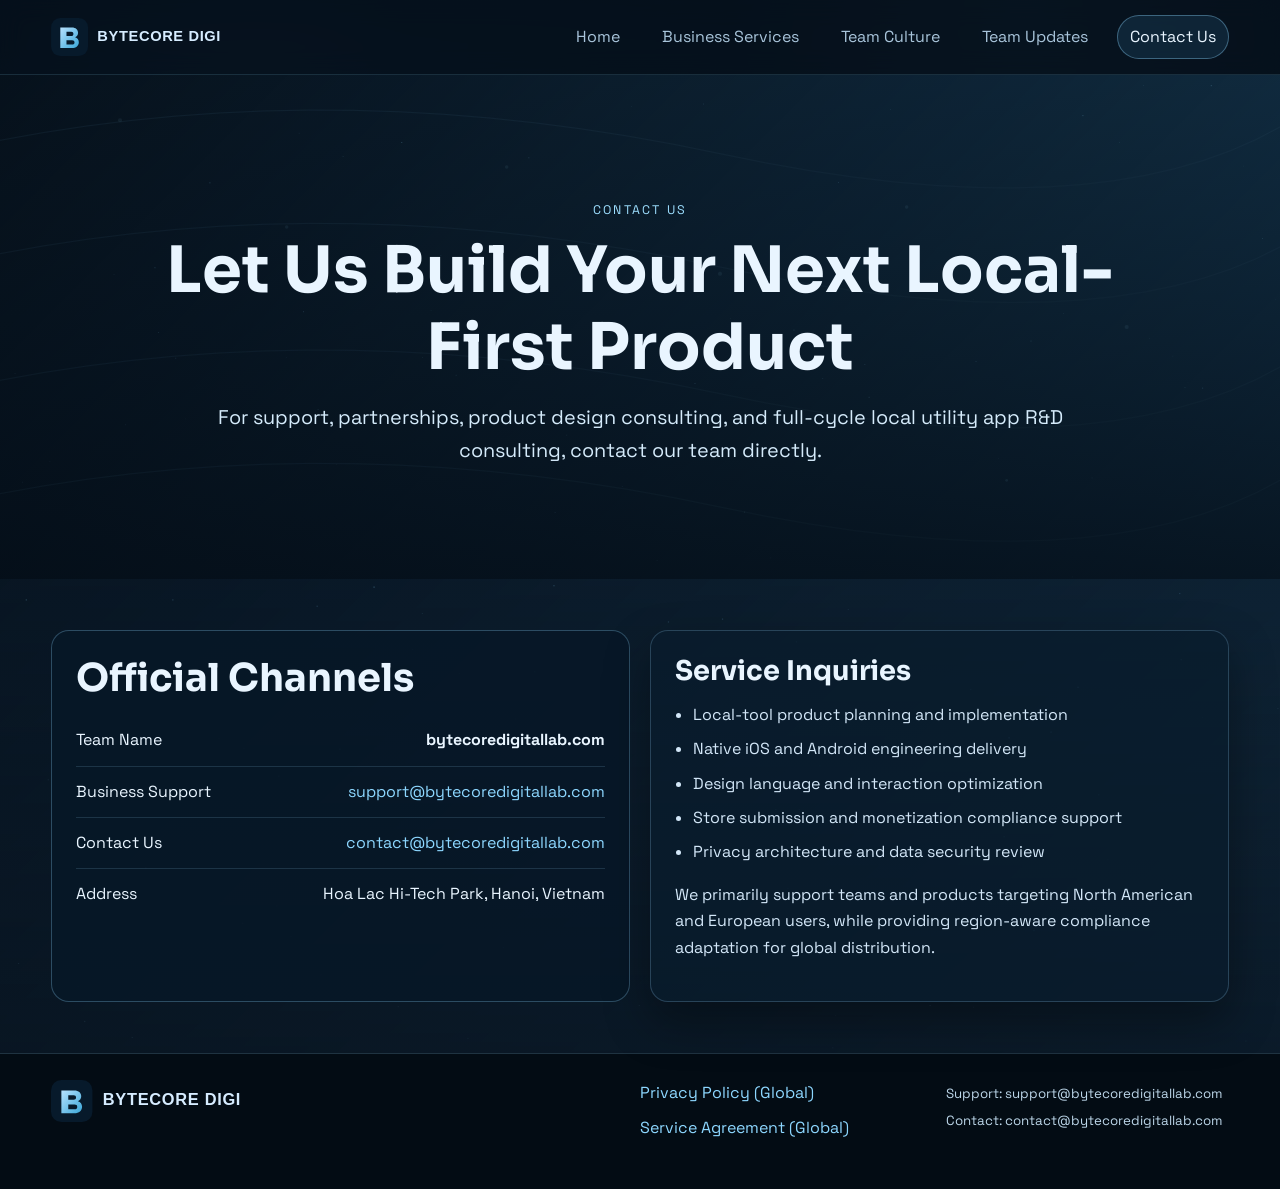
==== contact.html @ 4d6f296e "bytecoredigitallab" ====
<!doctype html>
<html lang="en">
<head>
  <meta charset="utf-8" />
  <meta name="viewport" content="width=device-width, initial-scale=1" />
  <title>Contact Us | ByteCore Digital Lab</title>
  <meta name="description" content="Contact ByteCore Digital Lab for support, partnerships, design consulting, and full-cycle local app development consulting." />
  <meta name="robots" content="index,follow" />
  <link rel="canonical" href="https://bytecoredigitallab.com/contact.html" />
  <link rel="preconnect" href="https://fonts.googleapis.com" />
  <link rel="preconnect" href="https://fonts.gstatic.com" crossorigin />
  <link href="https://fonts.googleapis.com/css2?family=Sora:wght@400;600;700;800&family=Space+Grotesk:wght@400;500;600;700&display=swap" rel="stylesheet" />
  <link rel="stylesheet" href="css/styles.css" />
</head>
<body>
  <header class="topbar">
    <div class="container nav">
      <a class="brand" href="index.html"><img src="images/logo.svg" alt="ByteCore Digital Lab logo" /></a>
      <nav class="menu" aria-label="Primary Navigation">
        <a href="index.html">Home</a>
        <a href="services.html">Business Services</a>
        <a href="culture.html">Team Culture</a>
        <a href="news.html">Team Updates</a>
        <a class="active" href="contact.html">Contact Us</a>
      </nav>
    </div>
  </header>

  <main>
    <section class="section hero">
      <div class="hero-content reveal">
        <p class="kicker">Contact Us</p>
        <h1>Let Us Build Your Next Local-First Product</h1>
        <p class="lead">For support, partnerships, product design consulting, and full-cycle local utility app R&D consulting, contact our team directly.</p>
      </div>
    </section>

    <section class="section section-bg-a">
      <div class="container grid-2">
        <article class="contact-box reveal">
          <h2>Official Channels</h2>
          <div class="contact-row"><span>Team Name</span><strong>bytecoredigitallab.com</strong></div>
          <div class="contact-row"><span>Business Support</span><a href="mailto:support@bytecoredigitallab.com">support@bytecoredigitallab.com</a></div>
          <div class="contact-row"><span>Contact Us</span><a href="mailto:contact@bytecoredigitallab.com">contact@bytecoredigitallab.com</a></div>
          <div class="contact-row"><span>Address</span><span>Hoa Lac Hi-Tech Park, Hanoi, Vietnam</span></div>
        </article>
        <article class="card reveal">
          <h3>Service Inquiries</h3>
          <ul class="list-clean">
            <li>Local-tool product planning and implementation</li>
            <li>Native iOS and Android engineering delivery</li>
            <li>Design language and interaction optimization</li>
            <li>Store submission and monetization compliance support</li>
            <li>Privacy architecture and data security review</li>
          </ul>
          <p>We primarily support teams and products targeting North American and European users, while providing region-aware compliance adaptation for global distribution.</p>
        </article>
      </div>
    </section>
  </main>

  <footer class="footer">
    <div class="container footer-grid">
      <div><img src="images/logo.svg" alt="ByteCore Digital Lab logo" style="width:190px;" /></div>
      <div class="footer-links">
        <a href="privacy-policy.html">Privacy Policy (Global)</a>
        <a href="terms-of-service.html">Service Agreement (Global)</a>
      </div>
      <div><small>Support: support@bytecoredigitallab.com<br />Contact: contact@bytecoredigitallab.com</small></div>
    </div>
  </footer>
  <script src="js/main.js" defer></script>
</body>
</html>
---- css/styles.css ----
:root {
  --bg-0: #030b14;
  --bg-1: #071726;
  --bg-2: #0d2438;
  --surface: rgba(9, 28, 45, 0.72);
  --surface-strong: rgba(7, 24, 39, 0.9);
  --text: #e9f5ff;
  --muted: #a9c5db;
  --line: rgba(151, 211, 250, 0.22);
  --accent: #8dd7ff;
  --accent-2: #54b6ea;
  --ok: #75f0c6;
  --radius: 18px;
  --shadow: 0 20px 45px rgba(0, 0, 0, 0.35);
}

* { box-sizing: border-box; }

html {
  scroll-behavior: smooth;
}

body {
  margin: 0;
  color: var(--text);
  background:
    radial-gradient(circle at 20% 15%, rgba(58, 128, 176, 0.2), transparent 35%),
    radial-gradient(circle at 80% 0%, rgba(77, 152, 196, 0.16), transparent 40%),
    linear-gradient(180deg, var(--bg-0), var(--bg-1) 55%, #04101b);
  font-family: "Space Grotesk", "Segoe UI", sans-serif;
  line-height: 1.65;
}

img {
  max-width: 100%;
  display: block;
}

a {
  color: var(--accent);
  text-decoration: none;
}

a:hover,
a:focus {
  color: #b8e6ff;
}

.container {
  width: min(1200px, 92vw);
  margin: 0 auto;
}

.topbar {
  position: sticky;
  top: 0;
  z-index: 70;
  backdrop-filter: blur(12px);
  background: rgba(5, 15, 26, 0.72);
  border-bottom: 1px solid rgba(141, 215, 255, 0.14);
}

.nav {
  display: flex;
  align-items: center;
  justify-content: space-between;
  min-height: 74px;
  gap: 20px;
}

.brand {
  display: flex;
  align-items: center;
  gap: 12px;
  color: var(--text);
  font-weight: 700;
  letter-spacing: 0.02em;
}

.brand img {
  width: 170px;
  height: auto;
}

.menu {
  display: flex;
  align-items: center;
  gap: 16px;
  flex-wrap: wrap;
}

.menu a {
  color: var(--muted);
  padding: 8px 12px;
  border-radius: 999px;
  border: 1px solid transparent;
  transition: 0.3s ease;
}

.menu a.active,
.menu a:hover {
  color: var(--text);
  border-color: rgba(141, 215, 255, 0.36);
  background: rgba(24, 57, 81, 0.5);
}

.hero {
  min-height: 56vh;
  display: grid;
  place-items: center;
  position: relative;
  overflow: hidden;
  padding: 58px 0 26px;
}

.hero::before {
  content: "";
  position: absolute;
  inset: 0;
  background: linear-gradient(to bottom, rgba(3, 11, 20, 0.2), rgba(3, 11, 20, 0.82)), url("../images/hero-bg.png") center/cover no-repeat;
  transform: scale(1.05);
}

.hero::after {
  content: "";
  position: absolute;
  inset: 0;
  background: url("../images/hero-pattern.svg") center/cover no-repeat;
  opacity: 0.35;
  mix-blend-mode: screen;
}

.hero-content {
  position: relative;
  z-index: 1;
  text-align: center;
  width: min(1000px, 92vw);
}

.kicker {
  color: #9ddfff;
  text-transform: uppercase;
  letter-spacing: 0.18em;
  font-size: 0.78rem;
}

h1,
h2,
h3 {
  margin: 0 0 14px;
  line-height: 1.2;
  font-family: "Sora", "Space Grotesk", sans-serif;
}

h1 {
  font-size: clamp(2.2rem, 5vw, 4.8rem);
}

h2 {
  font-size: clamp(1.7rem, 3vw, 2.9rem);
}

h3 {
  font-size: clamp(1.2rem, 2.2vw, 1.7rem);
}

.lead {
  font-size: clamp(1rem, 1.55vw, 1.35rem);
  color: #d5ebfb;
  max-width: 880px;
  margin: 0 auto;
}

.cta-row {
  margin-top: 30px;
  display: flex;
  justify-content: center;
  gap: 14px;
  flex-wrap: wrap;
}

.btn {
  display: inline-flex;
  align-items: center;
  justify-content: center;
  min-height: 48px;
  padding: 0 22px;
  border-radius: 999px;
  border: 1px solid rgba(159, 223, 255, 0.4);
  background: linear-gradient(140deg, rgba(85, 170, 214, 0.23), rgba(42, 91, 128, 0.38));
  color: var(--text);
  transition: 0.3s ease;
}

.btn:hover {
  transform: translateY(-2px);
  border-color: #a6e2ff;
}

.btn.secondary {
  background: transparent;
}

.section {
  padding: clamp(30px, 4vw, 54px) 0;
}

.section.full {
  min-height: 56vh;
  display: grid;
  align-items: center;
}

.section-bg-a {
  background: linear-gradient(180deg, rgba(9, 25, 40, 0.3), rgba(8, 20, 32, 0.72)), url("../images/section-bg-1.png") center/cover no-repeat;
}

.section-bg-b {
  background: linear-gradient(180deg, rgba(6, 16, 26, 0.5), rgba(4, 11, 18, 0.9)), url("../images/section-bg-2.png") center/cover no-repeat;
}

.grid-3 {
  display: grid;
  grid-template-columns: repeat(3, minmax(0, 1fr));
  gap: 18px;
}

.grid-2 {
  display: grid;
  grid-template-columns: repeat(2, minmax(0, 1fr));
  gap: 20px;
}

.card {
  background: var(--surface);
  border: 1px solid var(--line);
  border-radius: var(--radius);
  padding: 24px;
  box-shadow: var(--shadow);
}

.card p,
.card li {
  color: #d3e7f8;
}

.icon {
  width: 52px;
  height: 52px;
  margin-bottom: 14px;
}

.stats {
  display: grid;
  grid-template-columns: repeat(4, minmax(0, 1fr));
  gap: 14px;
}

.stat {
  text-align: center;
  padding: 18px;
  border-radius: 14px;
  border: 1px solid var(--line);
  background: rgba(8, 23, 36, 0.7);
}

.stat strong {
  display: block;
  font-size: 2rem;
  color: #b8e7ff;
}

.timeline {
  display: grid;
  gap: 14px;
}

.timeline .item {
  border-left: 2px solid rgba(142, 208, 255, 0.45);
  padding: 4px 0 4px 16px;
}

.list-clean {
  margin: 0;
  padding-left: 18px;
}

.list-clean li {
  margin-bottom: 8px;
}

.contact-box {
  background: var(--surface-strong);
  border: 1px solid rgba(145, 214, 255, 0.28);
  border-radius: var(--radius);
  padding: 24px;
}

.contact-row {
  display: flex;
  align-items: center;
  justify-content: space-between;
  gap: 18px;
  flex-wrap: wrap;
  border-bottom: 1px solid rgba(151, 211, 250, 0.15);
  padding: 12px 0;
}

.contact-row:last-child {
  border-bottom: 0;
}

.legal-hero {
  padding: 34px 0 14px;
}

.legal-content {
  background: rgba(6, 20, 32, 0.78);
  border: 1px solid rgba(141, 215, 255, 0.2);
  border-radius: 18px;
  padding: 24px;
}

.legal-content h2 {
  margin-top: 24px;
}

.legal-content h3 {
  margin-top: 18px;
  color: #b7e4ff;
}

.legal-content p,
.legal-content li {
  color: #d2e8f8;
}

.footer {
  border-top: 1px solid rgba(143, 206, 244, 0.2);
  padding: 26px 0 40px;
  background: rgba(4, 12, 20, 0.92);
}

.footer-grid {
  display: grid;
  grid-template-columns: 2fr 1fr 1fr;
  gap: 24px;
}

.footer small,
.footer p {
  color: #bdd7ea;
}

.footer-links a {
  display: inline-block;
  margin-right: 12px;
  margin-bottom: 8px;
}

.reveal {
  opacity: 0;
  transform: translateY(26px);
  transition: opacity 0.8s ease, transform 0.8s ease;
}

.reveal.show {
  opacity: 1;
  transform: translateY(0);
}

@media (max-width: 980px) {
  .grid-3,
  .stats,
  .footer-grid,
  .grid-2 {
    grid-template-columns: 1fr 1fr;
  }
}

@media (max-width: 760px) {
  .menu {
    width: 100%;
    justify-content: center;
    padding-bottom: 12px;
  }

  .grid-3,
  .stats,
  .footer-grid,
  .grid-2 {
    grid-template-columns: 1fr;
  }

  .brand img {
    width: 145px;
  }

  .hero {
    min-height: 48vh;
    padding: 48px 0 22px;
  }

  .legal-hero {
    padding: 20px 0 8px;
  }
}
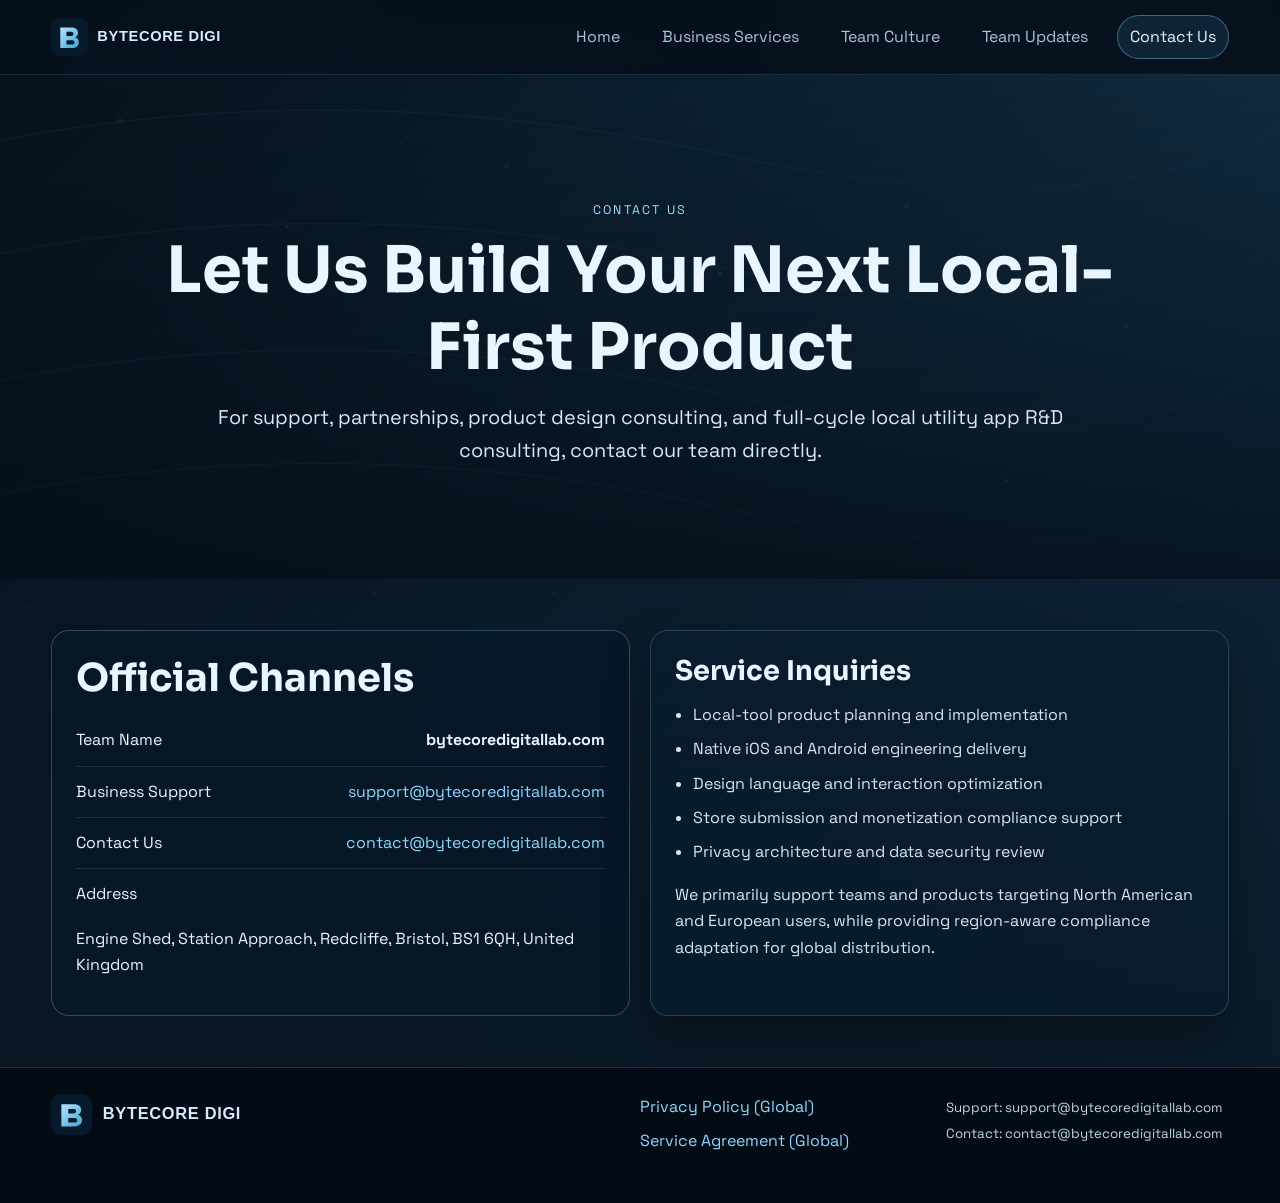
==== commit 27c07cfe: "bytecoredigitallab" ====
--- a/contact.html
+++ b/contact.html
@@ -42,7 +42,7 @@
           <div class="contact-row"><span>Team Name</span><strong>bytecoredigitallab.com</strong></div>
           <div class="contact-row"><span>Business Support</span><a href="mailto:support@bytecoredigitallab.com">support@bytecoredigitallab.com</a></div>
           <div class="contact-row"><span>Contact Us</span><a href="mailto:contact@bytecoredigitallab.com">contact@bytecoredigitallab.com</a></div>
-          <div class="contact-row"><span>Address</span><span>Hoa Lac Hi-Tech Park, Hanoi, Vietnam</span></div>
+          <div class="contact-row"><span>Address</span><span>Engine Shed, Station Approach, Redcliffe, Bristol, BS1 6QH, United Kingdom</span></div>
         </article>
         <article class="card reveal">
           <h3>Service Inquiries</h3>
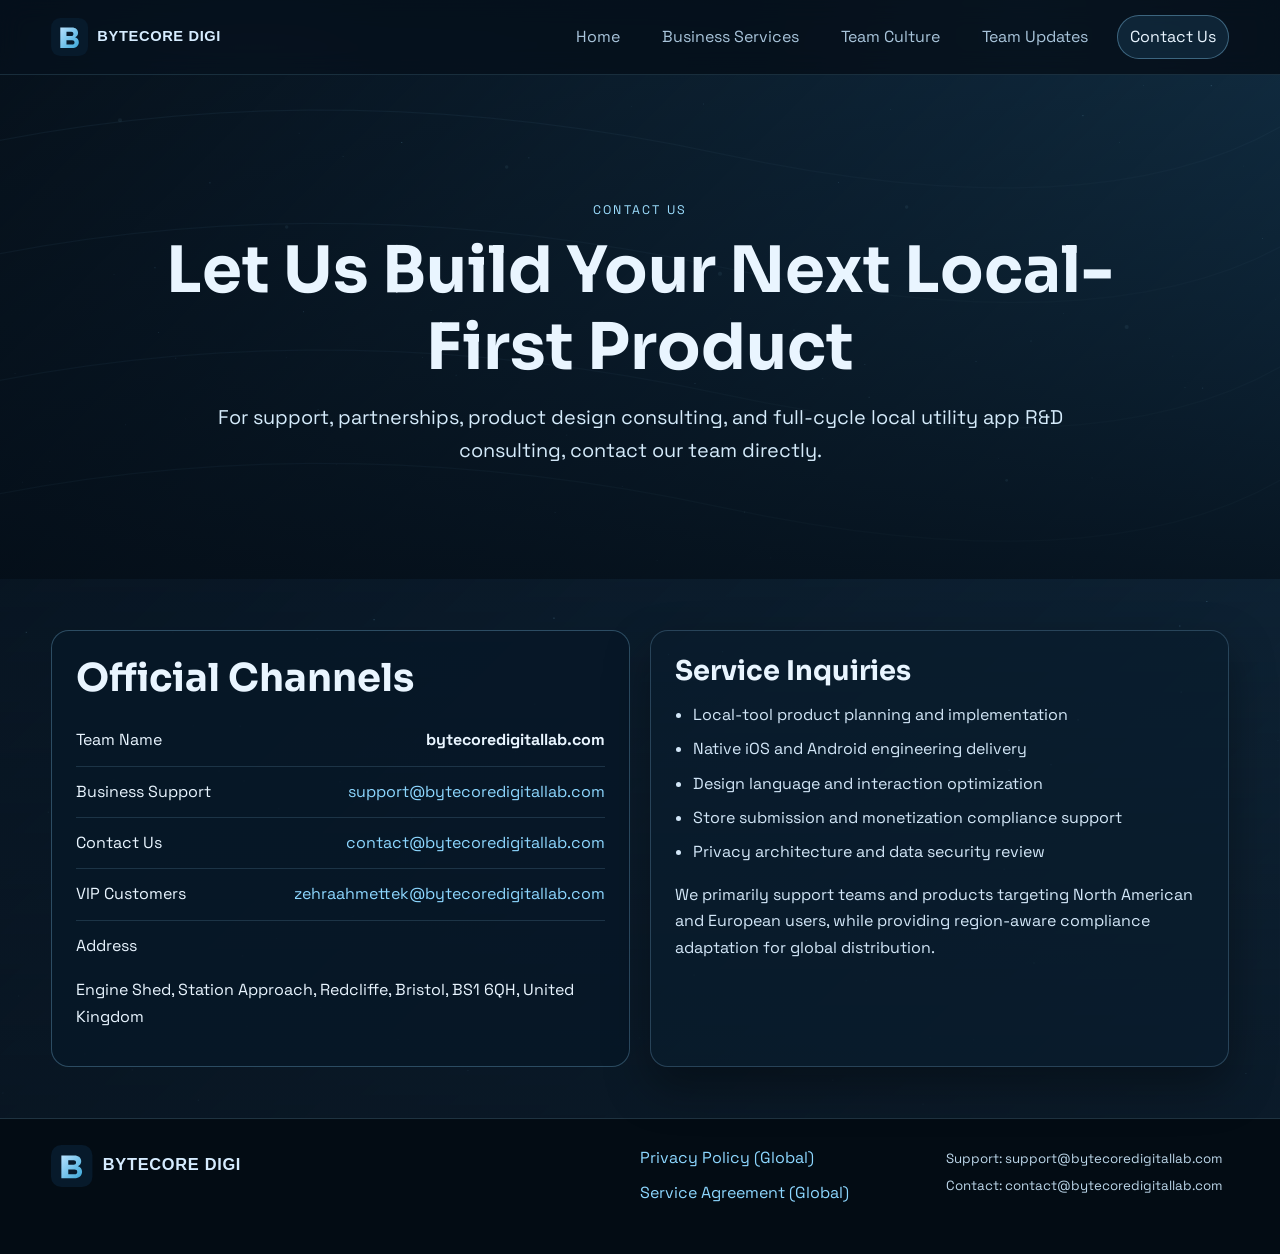
==== commit 0a41cae5: "bytecoredigitallab" ====
--- a/contact.html
+++ b/contact.html
@@ -42,6 +42,7 @@
           <div class="contact-row"><span>Team Name</span><strong>bytecoredigitallab.com</strong></div>
           <div class="contact-row"><span>Business Support</span><a href="mailto:support@bytecoredigitallab.com">support@bytecoredigitallab.com</a></div>
           <div class="contact-row"><span>Contact Us</span><a href="mailto:contact@bytecoredigitallab.com">contact@bytecoredigitallab.com</a></div>
+          <div class="contact-row"><span>VIP Customers</span><a href="mailto:zehraahmettek@bytecoredigitallab.com">zehraahmettek@bytecoredigitallab.com</a></div>
           <div class="contact-row"><span>Address</span><span>Engine Shed, Station Approach, Redcliffe, Bristol, BS1 6QH, United Kingdom</span></div>
         </article>
         <article class="card reveal">
